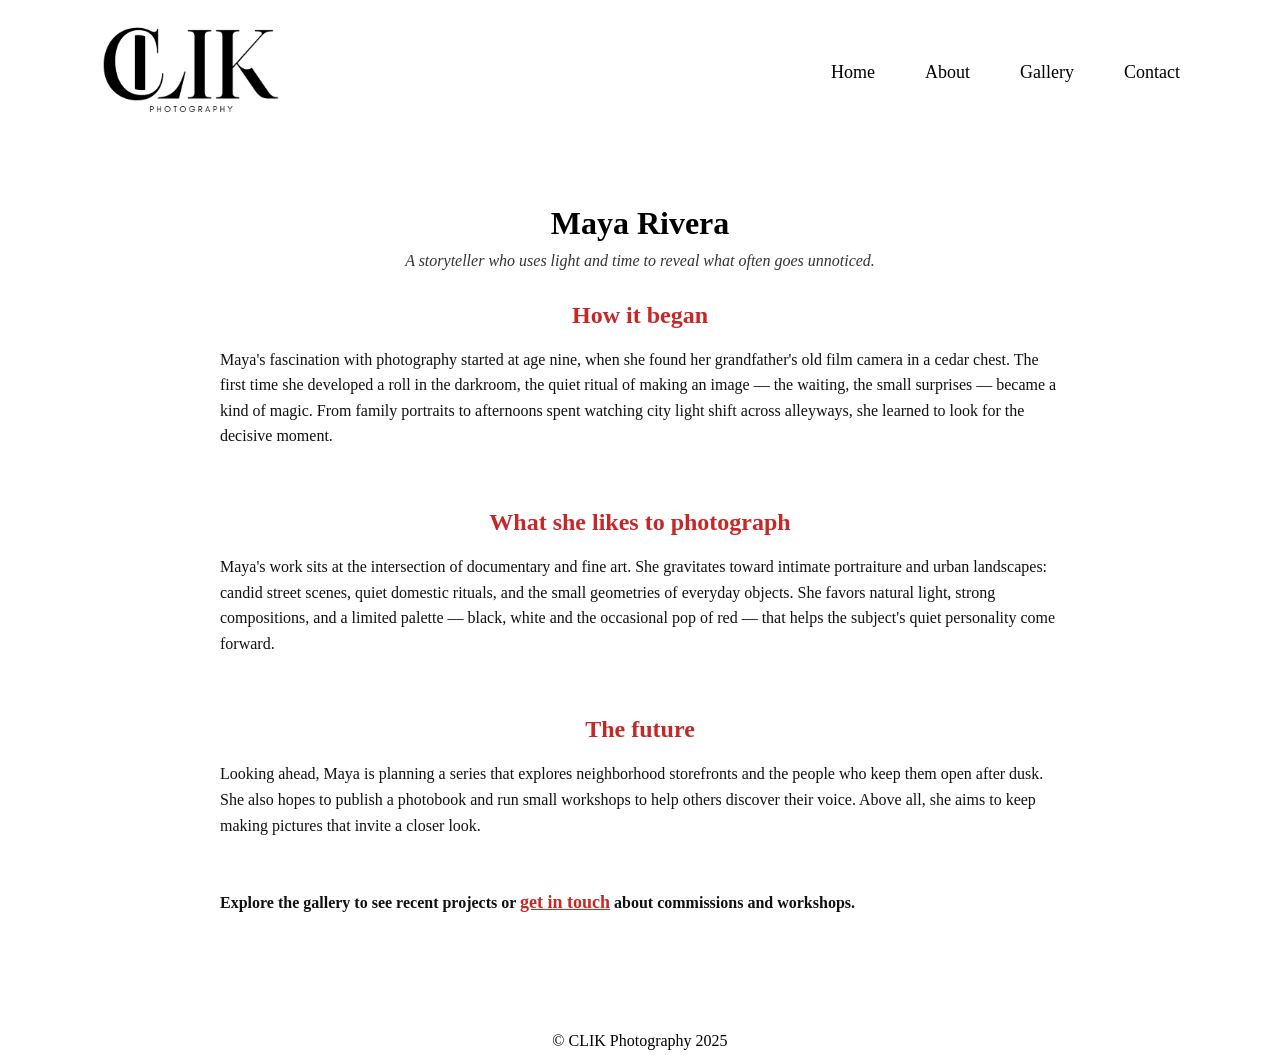
==== pages/about.html @ 91deb989 "finish index, about, contact pages, fixed layout of gallery page" ====
<!DOCTYPE html>
<html lang="en">
  <head>
    <meta charset="utf-8" />
    <meta name="viewport" content="width=device-width, initial-scale=1" />
    <title>About — Maya Rivera Photography</title>
    <link rel="stylesheet" href="/styles.css" />
  </head>
  <body>
    <header class="primary-nav">
      <nav>
        <a href="/index.html"
          ><img src="/images/clik_logo.png" alt="Clik" class="primary-logo"
        /></a>
        <ul>
          <li><a href="/index.html">Home</a></li>
          <li><a href="/pages/about.html">About</a></li>
          <li><a href="/pages/gallery.html">Gallery</a></li>
          <!-- <li><a href="/pages/collections.html">Collections</a></li> -->
          <li><a href="/pages/contact.html">Contact</a></li>
        </ul>
      </nav>
    </header>

    <main>
      <section class="about-section">
        <div class="about-bio">
          <h1 class="name">Maya Rivera</h1>
          <p class="lead">
            A storyteller who uses light and time to reveal what often goes
            unnoticed.
          </p>

          <h2>How it began</h2>
          <p>
            Maya's fascination with photography started at age nine, when she
            found her grandfather's old film camera in a cedar chest. The first
            time she developed a roll in the darkroom, the quiet ritual of
            making an image — the waiting, the small surprises — became a kind
            of magic. From family portraits to afternoons spent watching city
            light shift across alleyways, she learned to look for the decisive
            moment.
          </p>

          <h2>What she likes to photograph</h2>
          <p>
            Maya's work sits at the intersection of documentary and fine art.
            She gravitates toward intimate portraiture and urban landscapes:
            candid street scenes, quiet domestic rituals, and the small
            geometries of everyday objects. She favors natural light, strong
            compositions, and a limited palette — black, white and the
            occasional pop of red — that helps the subject's quiet personality
            come forward.
          </p>

          <h2>The future</h2>
          <p>
            Looking ahead, Maya is planning a series that explores neighborhood
            storefronts and the people who keep them open after dusk. She also
            hopes to publish a photobook and run small workshops to help others
            discover their voice. Above all, she aims to keep making pictures
            that invite a closer look.
          </p>

          <p class="cta">
            Explore the gallery to see recent projects or
            <a href="/pages/contact.html">get in touch</a> about commissions and
            workshops.
          </p>
        </div>
      </section>
    </main>

    <footer>&copy; CLIK Photography 2025</footer>
  </body>
</html>
---- styles.css ----
* {
  padding: 0;
  margin: 0;
}

@font-face {
  font-family: Maharlika;
  src: url(./fonts/Maharlika-Regular.ttf);
}

a {
  color: black;
  text-decoration: none;
  font-size: 18px;
}

a:hover,
a:active {
  text-decoration: underline;
  text-decoration-color: #c62828;
  text-decoration-thickness: 6px;
}

footer {
  text-align: center;
  padding: 5px;
}
/* navbar style */
.primary-nav {
  padding-block: 20px;
  padding-inline: 100px;
}

li {
  list-style: none;
}

.primary-nav nav,
.primary-nav ul {
  display: flex;
  flex-direction: row;
  flex-wrap: wrap;
  justify-content: space-between;
  align-items: center;
  /* gap: 50px; */
}

.primary-nav ul {
  column-gap: 50px;
}

.primary-logo {
  height: 100px;
}

/* hero section */
.hero {
  position: relative;
}

.hero-tagline {
  position: absolute;
  z-index: 10;
  bottom: 20%;
  width: 100%;
}

.hero-tagline p {
  text-align: center;
  font-size: 20px;
  color: white;
}

.card-container {
  display: flex;
  flex-wrap: wrap;
  width: 100vw;
}

.card {
  height: 570px;
  width: 346.2px;
  color: white;
  background-size: cover;

  /* text inside card*/
  display: flex;
  justify-content: center;
  align-items: center;
  font-size: 300px;
  font-family: "Maharlika";
}

.card-one {
  background-image: url(./images/hero/card-one.jpeg);
}
.card-one:hover {
  background-image: url(./images/hero/hover-one.jpg);
}
.card-two {
  background-image: url(./images/hero/card-two.jpg);
}
.card-two:hover {
  background-image: url(./images/hero/hover-two.jpg);
}
.card-three {
  background-image: url(./images/hero/card-three.jpg);
}
.card-three:hover {
  background-image: url(./images/hero/hover-three.jpg);
}
.card-four {
  background-image: url(./images/hero/card-four.jpeg);
}
.card-four:hover {
  background-image: url(./images/hero/hover-four.avif);
}

/* about section */
.about-section {
  padding: 60px 20px;
}

.about-bio {
  flex: 1 1 0;
}

.about-bio .name {
  font-size: 2rem;
  margin-bottom: 6px;
  color: #000;
  text-align: center;
}

.about-bio .lead {
  color: #333;
  margin-bottom: 18px;
  font-style: italic;
  text-align: center;
}

.about-bio h2 {
  margin-top: 18px;
  margin-bottom: 8px;
  padding: 10px 0;
  text-align: center;
  /* background-color: #00000036; */
  color: #c62828;
}

.about-bio p {
  line-height: 1.6;
  margin-bottom: 50px;
  color: #111;
  margin-inline: 200px;
}

/* Accent link styles using red */
a {
  color: #000;
}
.about-bio a {
  color: #c62828; /* deep red accent */
  text-decoration: underline;
}

.about-bio .cta {
  margin-top: 18px;
  font-weight: 600;
}

/* contact section and form styles */
.contact-section {
  background: #ffffff;
  color: #000;
  padding: 60px;
}

.contact-container {
  /* relies on .about-container for max-width and margin; this adjusts spacing if needed */
  display: flex;
  gap: 30px;
  align-items: flex-start;
  width: 100%;
}

.contact-info {
  flex: 1 1 0;
}

.contact-info h2 {
  margin-top: 20px;
}

.contact-form {
  width: 380px;
  max-width: 100%;
}

.contact-form form {
  display: flex;
  flex-direction: column;
}

.contact-form label {
  font-size: 0.95rem;
  margin-top: 12px;
  margin-bottom: 6px;
  color: #111;
  font-weight: 600;
}

.contact-form input,
.contact-form textarea {
  width: 100%;
  padding: 10px 12px;
  border: 1px solid #ddd;
  border-radius: 8px;
  font-size: 0.98rem;
  color: #111;
  background: #fff;
  transition: border-color 0.15s ease, box-shadow 0.15s ease;
}

.contact-form textarea {
  resize: vertical;
}

.contact-form input:focus,
.contact-form textarea:focus {
  outline: none;
  border-color: #c62828;
  box-shadow: 0 0 0 4px rgba(198, 40, 40, 0.07);
}

.btn-primary {
  display: inline-block;
  background: #c62828; /* red */
  color: #fff;
  border: none;
  padding: 12px 16px;
  border-radius: 8px;
  margin-top: 14px;
  cursor: pointer;
  font-weight: 700;
  text-transform: none;
}

.btn-primary:hover,
.btn-primary:focus {
  background: #b71c1c;
}

/* Make contact layout stack on smaller screens */
@media (max-width: 880px) {
  .contact-container {
    flex-direction: column;
    align-items: center;
    text-align: center;
  }

  .contact-form {
    width: 100%;
    max-width: 560px;
  }

  .contact-info {
    padding-bottom: 18px;
  }
}

/* gallery styles */
.gallery h1,
.gallery h2 {
  text-align: center;
}

.gallery h1 {
  font-size: 50px;
  font-family: "Maharlika";
  margin: 20px auto 20px auto;
}

.gallery h2 {
  margin: 50px auto 20px auto;
}

.secondary-nav ul {
  display: flex;
  flex-direction: row;
  flex-wrap: wrap;
  justify-content: center;
  gap: 25px;
  background-image: url(./images/hero/hover-one.jpg);
  background-size: cover;
  padding: 30px;
}

.secondary-nav ul li a {
  color: white;
  font-weight: 500;
}

.category-container {
  padding: 10px 40px;
  display: flex;
  flex-direction: row;
  flex-wrap: wrap;
  gap: 20px;
}

.img-card img {
  height: 30vh;
  width: 30vw;
  border-radius: 12px;
}
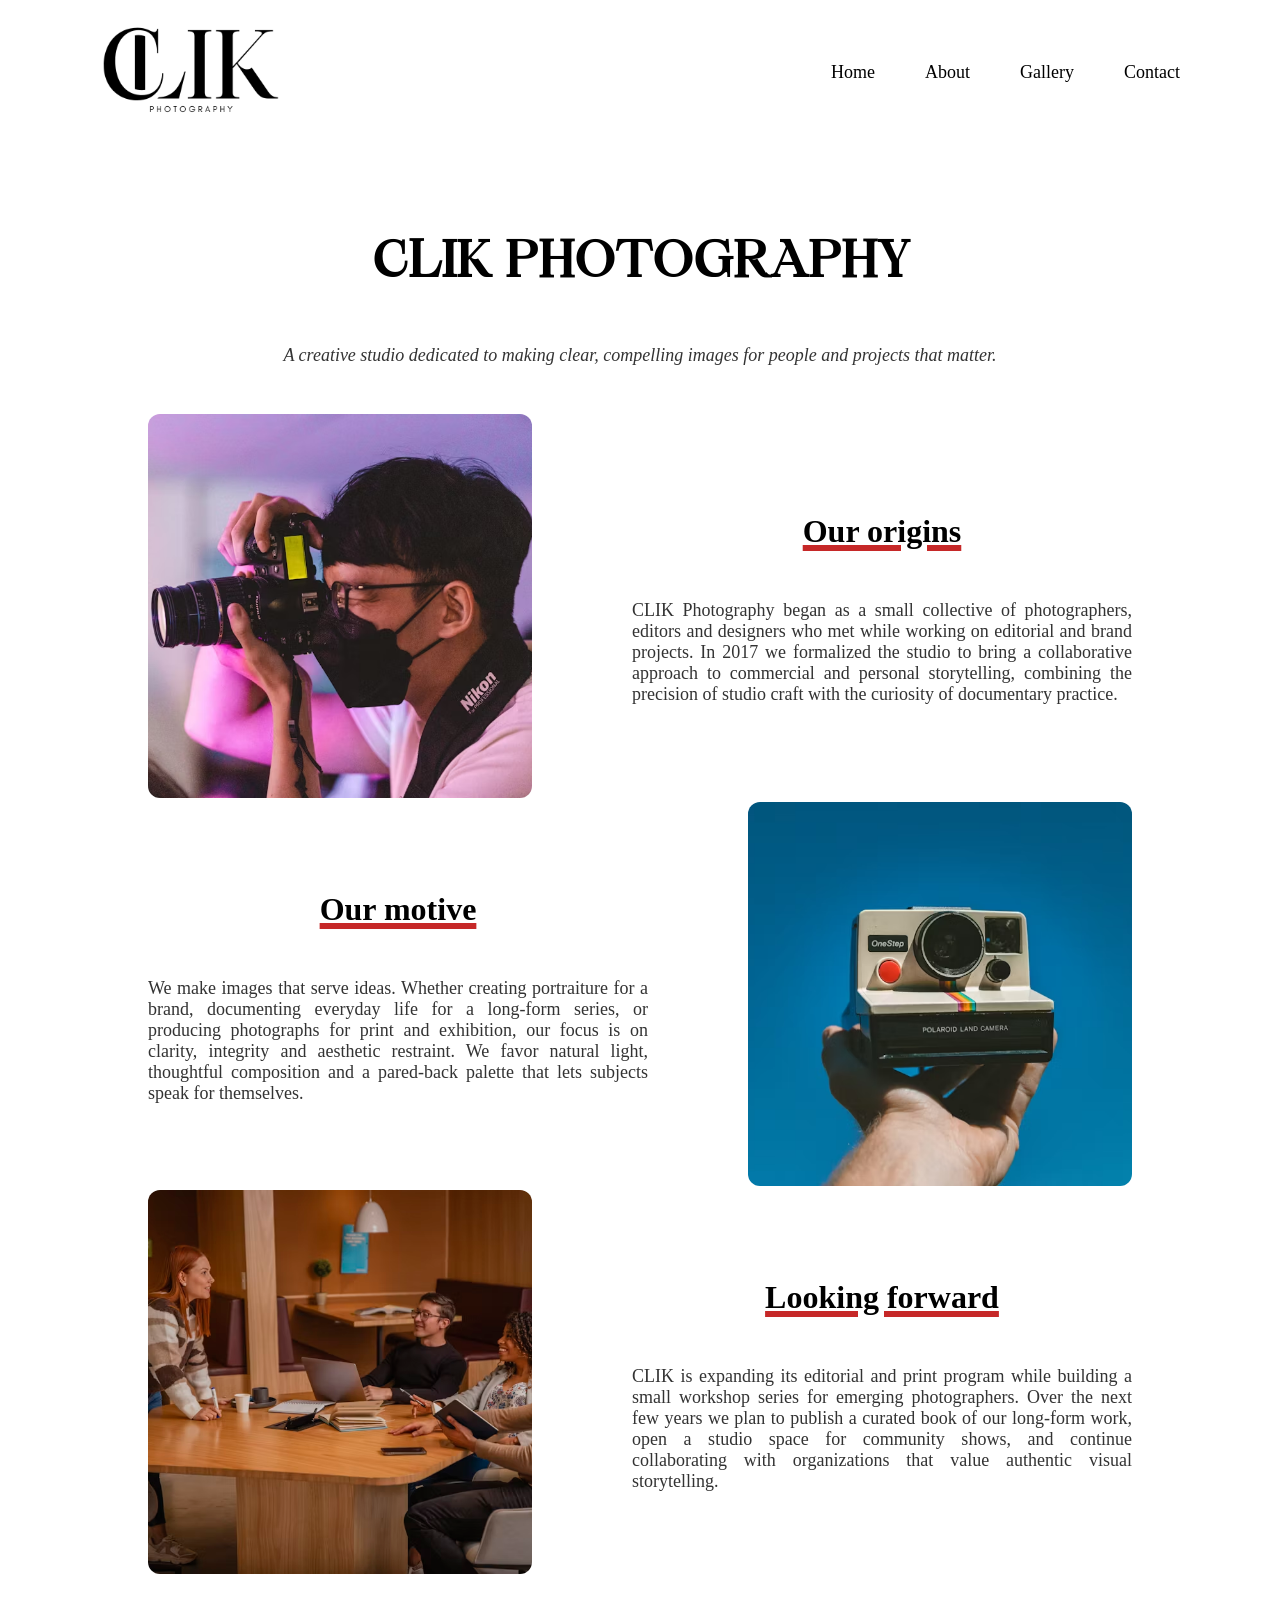
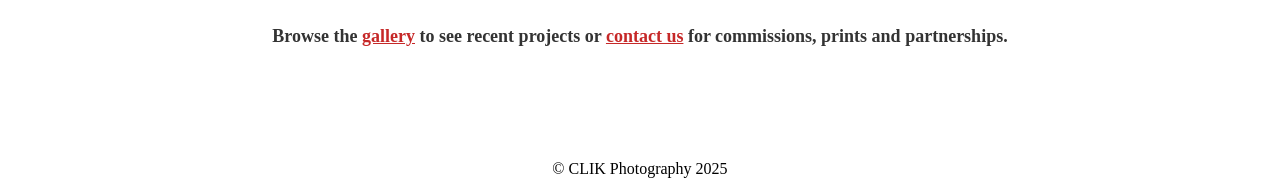
==== commit 050a52a5: "Finish all updates" ====
--- a/pages/about.html
+++ b/pages/about.html
@@ -3,14 +3,14 @@
   <head>
     <meta charset="utf-8" />
     <meta name="viewport" content="width=device-width, initial-scale=1" />
-    <title>About — Maya Rivera Photography</title>
+    <title>About | CLIK Photography</title>
     <link rel="stylesheet" href="/styles.css" />
   </head>
   <body>
     <header class="primary-nav">
       <nav>
         <a href="/index.html"
-          ><img src="/images/clik_logo.png" alt="Clik" class="primary-logo"
+          ><img src="/images/logo/clik_logo.png" alt="Clik" class="primary-logo"
         /></a>
         <ul>
           <li><a href="/index.html">Home</a></li>
@@ -25,47 +25,67 @@
     <main>
       <section class="about-section">
         <div class="about-bio">
-          <h1 class="name">Maya Rivera</h1>
+          <h1 class="name">CLIK Photography</h1>
           <p class="lead">
-            A storyteller who uses light and time to reveal what often goes
-            unnoticed.
+            A creative studio dedicated to making clear, compelling images for
+            people and projects that matter.
           </p>
 
-          <h2>How it began</h2>
-          <p>
-            Maya's fascination with photography started at age nine, when she
-            found her grandfather's old film camera in a cedar chest. The first
-            time she developed a roll in the darkroom, the quiet ritual of
-            making an image — the waiting, the small surprises — became a kind
-            of magic. From family portraits to afternoons spent watching city
-            light shift across alleyways, she learned to look for the decisive
-            moment.
-          </p>
+          <div class="about-container">
+            <div class="img-card">
+              <img src="../images/about/about1.avif" alt="" />
+            </div>
+            <div>
+              <h2>Our origins</h2>
+              <p>
+                CLIK Photography began as a small collective of photographers,
+                editors and designers who met while working on editorial and
+                brand projects. In 2017 we formalized the studio to bring a
+                collaborative approach to commercial and personal storytelling,
+                combining the precision of studio craft with the curiosity of
+                documentary practice.
+              </p>
+            </div>
+          </div>
 
-          <h2>What she likes to photograph</h2>
-          <p>
-            Maya's work sits at the intersection of documentary and fine art.
-            She gravitates toward intimate portraiture and urban landscapes:
-            candid street scenes, quiet domestic rituals, and the small
-            geometries of everyday objects. She favors natural light, strong
-            compositions, and a limited palette — black, white and the
-            occasional pop of red — that helps the subject's quiet personality
-            come forward.
-          </p>
+          <div class="about-container">
+            <div>
+              <h2>Our motive</h2>
+              <p>
+                We make images that serve ideas. Whether creating portraiture
+                for a brand, documenting everyday life for a long-form series,
+                or producing photographs for print and exhibition, our focus is
+                on clarity, integrity and aesthetic restraint. We favor natural
+                light, thoughtful composition and a pared-back palette that lets
+                subjects speak for themselves.
+              </p>
+            </div>
+            <div class="img-card">
+              <img src="../images/about/about2.avif" alt="" />
+            </div>
+          </div>
 
-          <h2>The future</h2>
-          <p>
-            Looking ahead, Maya is planning a series that explores neighborhood
-            storefronts and the people who keep them open after dusk. She also
-            hopes to publish a photobook and run small workshops to help others
-            discover their voice. Above all, she aims to keep making pictures
-            that invite a closer look.
-          </p>
+          <div class="about-container">
+            <div class="img-card">
+              <img src="../images/about/about3.avif" alt="" />
+            </div>
+            <div>
+              <h2>Looking forward</h2>
+              <p>
+                CLIK is expanding its editorial and print program while building
+                a small workshop series for emerging photographers. Over the
+                next few years we plan to publish a curated book of our
+                long-form work, open a studio space for community shows, and
+                continue collaborating with organizations that value authentic
+                visual storytelling.
+              </p>
+            </div>
+          </div>
 
           <p class="cta">
-            Explore the gallery to see recent projects or
-            <a href="/pages/contact.html">get in touch</a> about commissions and
-            workshops.
+            Browse the <a href="/pages/gallery.html">gallery</a> to see recent
+            projects or <a href="/pages/contact.html">contact us</a> for
+            commissions, prints and partnerships.
           </p>
         </div>
       </section>
--- a/styles.css
+++ b/styles.css
@@ -6,6 +6,27 @@
 @font-face {
   font-family: Maharlika;
   src: url(./fonts/Maharlika-Regular.ttf);
+}
+
+h1,
+h2 {
+  text-align: center;
+}
+
+h1 {
+  text-transform: uppercase;
+  font-size: 50px;
+  font-family: "Maharlika";
+  margin: 20px auto 20px auto;
+  font-weight: 600;
+}
+
+h2 {
+  margin: 50px auto 20px auto;
+  font-size: 32px;
+  text-decoration: underline;
+  text-decoration-color: #c62828;
+  text-decoration-thickness: 6px;
 }
 
 a {
@@ -125,11 +146,12 @@
   flex: 1 1 0;
 }
 
-.about-bio .name {
-  font-size: 2rem;
-  margin-bottom: 6px;
-  color: #000;
-  text-align: center;
+.about-bio p {
+  color: #333;
+  margin-bottom: 18px;
+  text-align: justify;
+  font-size: 18px;
+  padding-block: 30px;
 }
 
 .about-bio .lead {
@@ -139,32 +161,21 @@
   text-align: center;
 }
 
-.about-bio h2 {
-  margin-top: 18px;
-  margin-bottom: 8px;
-  padding: 10px 0;
-  text-align: center;
-  /* background-color: #00000036; */
-  color: #c62828;
-}
-
-.about-bio p {
-  line-height: 1.6;
-  margin-bottom: 50px;
-  color: #111;
-  margin-inline: 200px;
-}
-
 /* Accent link styles using red */
-a {
-  color: #000;
-}
 .about-bio a {
   color: #c62828; /* deep red accent */
   text-decoration: underline;
 }
 
+.about-container {
+  margin-inline: 10vw;
+  display: flex;
+  gap: 100px;
+  align-items: center;
+}
+
 .about-bio .cta {
+  text-align: center;
   margin-top: 18px;
   font-weight: 600;
 }
@@ -173,23 +184,20 @@
 .contact-section {
   background: #ffffff;
   color: #000;
-  padding: 60px;
+  padding: 60px 100px;
 }
 
 .contact-container {
-  /* relies on .about-container for max-width and margin; this adjusts spacing if needed */
-  display: flex;
-  gap: 30px;
-  align-items: flex-start;
-  width: 100%;
-}
-
-.contact-info {
-  flex: 1 1 0;
-}
-
-.contact-info h2 {
-  margin-top: 20px;
+  display: flex;
+  gap: 150px;
+  align-items: center;
+}
+
+.contact-info p {
+  color: #333;
+  margin-bottom: 18px;
+  text-align: center;
+  font-size: 18px;
 }
 
 .contact-form {
@@ -203,7 +211,7 @@
 }
 
 .contact-form label {
-  font-size: 0.95rem;
+  font-size: 18px;
   margin-top: 12px;
   margin-bottom: 6px;
   color: #111;
@@ -234,8 +242,7 @@
 }
 
 .btn-primary {
-  display: inline-block;
-  background: #c62828; /* red */
+  background: #c62828;
   color: #fff;
   border: none;
   padding: 12px 16px;
@@ -270,20 +277,6 @@
 }
 
 /* gallery styles */
-.gallery h1,
-.gallery h2 {
-  text-align: center;
-}
-
-.gallery h1 {
-  font-size: 50px;
-  font-family: "Maharlika";
-  margin: 20px auto 20px auto;
-}
-
-.gallery h2 {
-  margin: 50px auto 20px auto;
-}
 
 .secondary-nav ul {
   display: flex;
@@ -297,6 +290,7 @@
 }
 
 .secondary-nav ul li a {
+  font-size: 18px;
   color: white;
   font-weight: 500;
 }
@@ -310,7 +304,8 @@
 }
 
 .img-card img {
-  height: 30vh;
+  height: 30vw;
   width: 30vw;
   border-radius: 12px;
-}
+  object-fit: cover;
+}
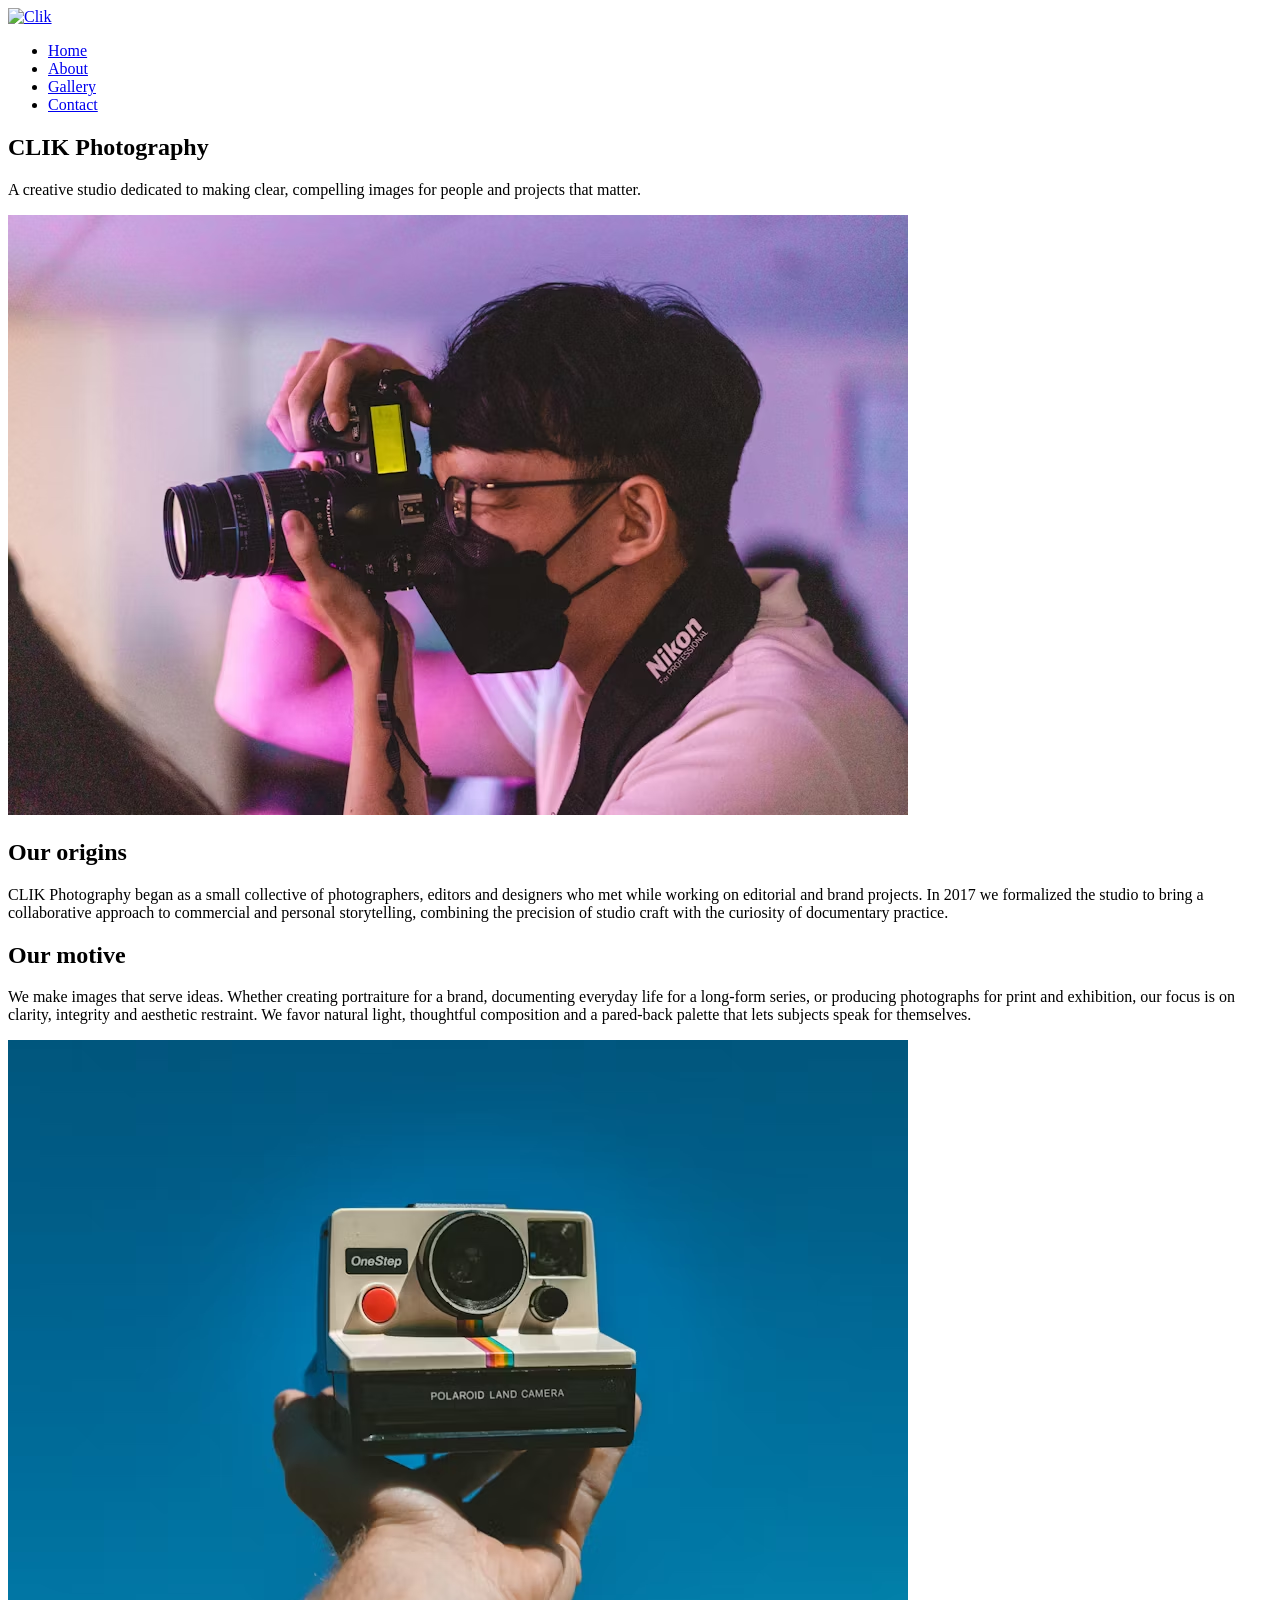
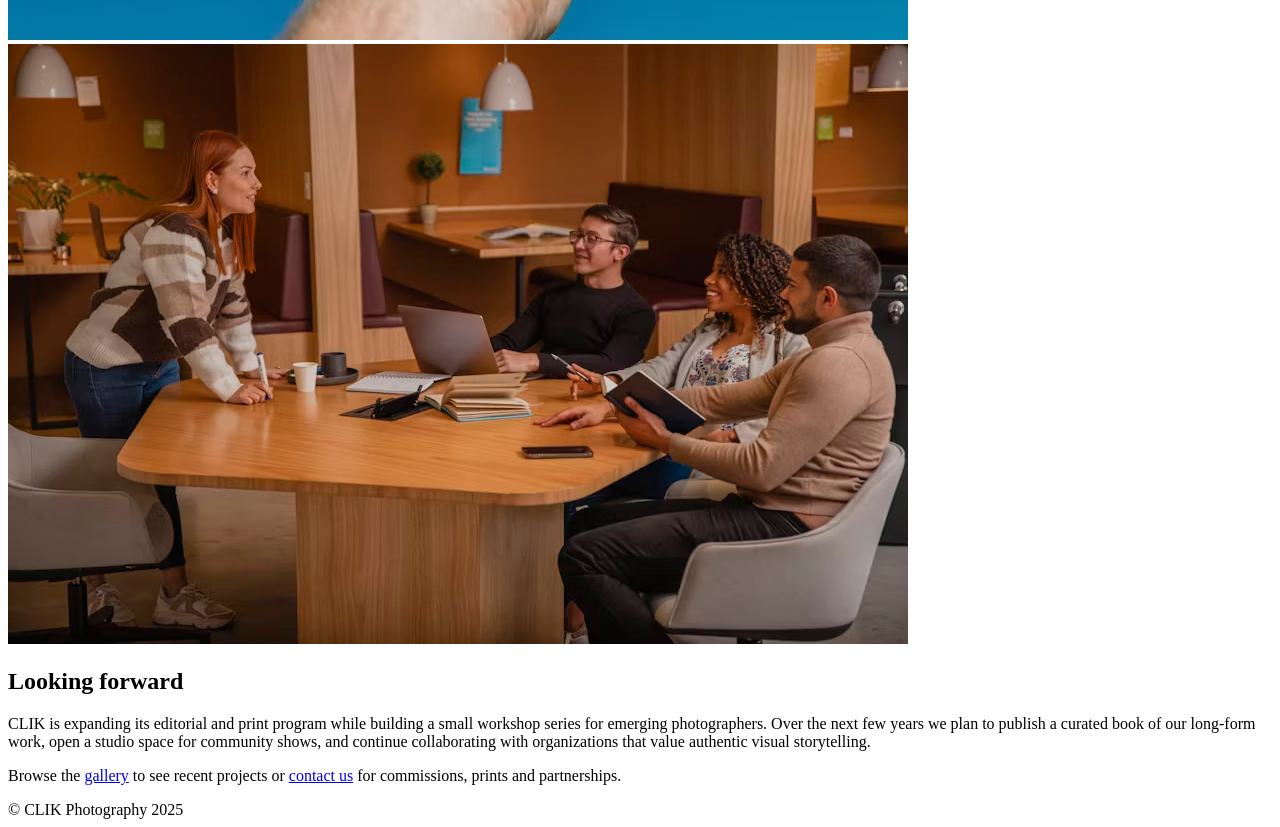
==== commit 5b6752c3: "Fix urls for deployement" ====
--- a/pages/about.html
+++ b/pages/about.html
@@ -4,20 +4,23 @@
     <meta charset="utf-8" />
     <meta name="viewport" content="width=device-width, initial-scale=1" />
     <title>About | CLIK Photography</title>
-    <link rel="stylesheet" href="/styles.css" />
+    <link rel="stylesheet" href="./styles.css" />
   </head>
   <body>
     <header class="primary-nav">
       <nav>
-        <a href="/index.html"
-          ><img src="/images/logo/clik_logo.png" alt="Clik" class="primary-logo"
+        <a href="./index.html"
+          ><img
+            src="./images/logo/clik_logo.png"
+            alt="Clik"
+            class="primary-logo"
         /></a>
         <ul>
-          <li><a href="/index.html">Home</a></li>
-          <li><a href="/pages/about.html">About</a></li>
-          <li><a href="/pages/gallery.html">Gallery</a></li>
+          <li><a href="./index.html">Home</a></li>
+          <li><a href="./pages/about.html">About</a></li>
+          <li><a href="./pages/gallery.html">Gallery</a></li>
           <!-- <li><a href="/pages/collections.html">Collections</a></li> -->
-          <li><a href="/pages/contact.html">Contact</a></li>
+          <li><a href="./pages/contact.html">Contact</a></li>
         </ul>
       </nav>
     </header>
@@ -83,8 +86,8 @@
           </div>
 
           <p class="cta">
-            Browse the <a href="/pages/gallery.html">gallery</a> to see recent
-            projects or <a href="/pages/contact.html">contact us</a> for
+            Browse the <a href="./pages/gallery.html">gallery</a> to see recent
+            projects or <a href="./pages/contact.html">contact us</a> for
             commissions, prints and partnerships.
           </p>
         </div>
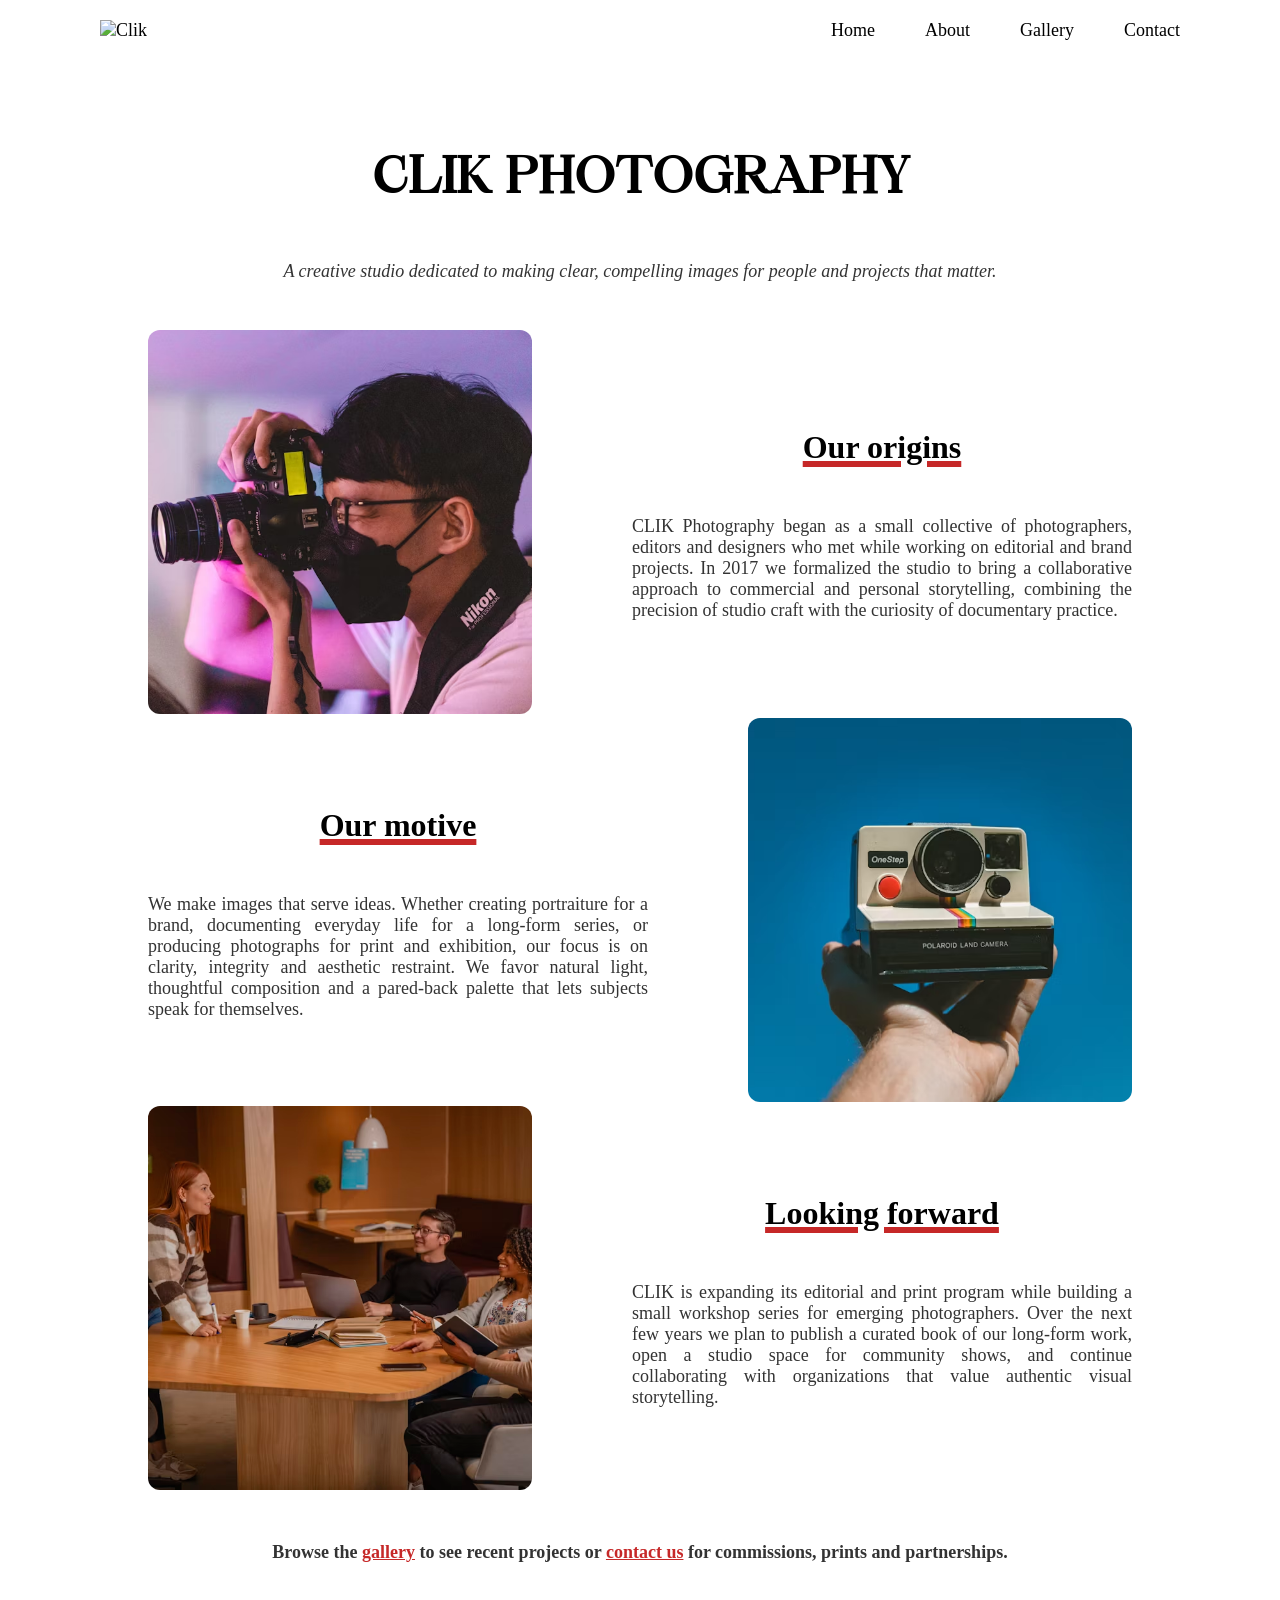
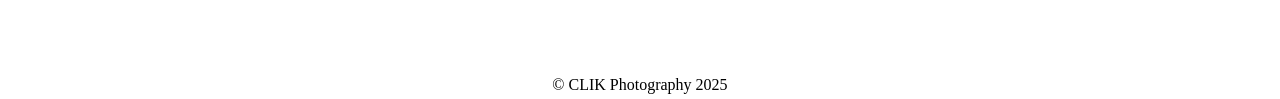
==== commit 1bbd9892: "update url of stylesheet" ====
--- a/pages/about.html
+++ b/pages/about.html
@@ -4,7 +4,7 @@
     <meta charset="utf-8" />
     <meta name="viewport" content="width=device-width, initial-scale=1" />
     <title>About | CLIK Photography</title>
-    <link rel="stylesheet" href="./styles.css" />
+    <link rel="stylesheet" href="../styles.css" />
   </head>
   <body>
     <header class="primary-nav">
--- a/styles.css
+++ b/styles.css
@@ -0,0 +1,311 @@
+* {
+  padding: 0;
+  margin: 0;
+}
+
+@font-face {
+  font-family: Maharlika;
+  src: url(./fonts/Maharlika-Regular.ttf);
+}
+
+h1,
+h2 {
+  text-align: center;
+}
+
+h1 {
+  text-transform: uppercase;
+  font-size: 50px;
+  font-family: "Maharlika";
+  margin: 20px auto 20px auto;
+  font-weight: 600;
+}
+
+h2 {
+  margin: 50px auto 20px auto;
+  font-size: 32px;
+  text-decoration: underline;
+  text-decoration-color: #c62828;
+  text-decoration-thickness: 6px;
+}
+
+a {
+  color: black;
+  text-decoration: none;
+  font-size: 18px;
+}
+
+a:hover,
+a:active {
+  text-decoration: underline;
+  text-decoration-color: #c62828;
+  text-decoration-thickness: 6px;
+}
+
+footer {
+  text-align: center;
+  padding: 5px;
+}
+/* navbar style */
+.primary-nav {
+  padding-block: 20px;
+  padding-inline: 100px;
+}
+
+li {
+  list-style: none;
+}
+
+.primary-nav nav,
+.primary-nav ul {
+  display: flex;
+  flex-direction: row;
+  flex-wrap: wrap;
+  justify-content: space-between;
+  align-items: center;
+  /* gap: 50px; */
+}
+
+.primary-nav ul {
+  column-gap: 50px;
+}
+
+.primary-logo {
+  height: 100px;
+}
+
+/* hero section */
+.hero {
+  position: relative;
+}
+
+.hero-tagline {
+  position: absolute;
+  z-index: 10;
+  bottom: 20%;
+  width: 100%;
+}
+
+.hero-tagline p {
+  text-align: center;
+  font-size: 20px;
+  color: white;
+}
+
+.card-container {
+  display: flex;
+  flex-wrap: wrap;
+  width: 100vw;
+}
+
+.card {
+  height: 570px;
+  width: 346.2px;
+  color: white;
+  background-size: cover;
+
+  /* text inside card*/
+  display: flex;
+  justify-content: center;
+  align-items: center;
+  font-size: 300px;
+  font-family: "Maharlika";
+}
+
+.card-one {
+  background-image: url(./images/hero/card-one.jpeg);
+}
+.card-one:hover {
+  background-image: url(./images/hero/hover-one.jpg);
+}
+.card-two {
+  background-image: url(./images/hero/card-two.jpg);
+}
+.card-two:hover {
+  background-image: url(./images/hero/hover-two.jpg);
+}
+.card-three {
+  background-image: url(./images/hero/card-three.jpg);
+}
+.card-three:hover {
+  background-image: url(./images/hero/hover-three.jpg);
+}
+.card-four {
+  background-image: url(./images/hero/card-four.jpeg);
+}
+.card-four:hover {
+  background-image: url(./images/hero/hover-four.avif);
+}
+
+/* about section */
+.about-section {
+  padding: 60px 20px;
+}
+
+.about-bio {
+  flex: 1 1 0;
+}
+
+.about-bio p {
+  color: #333;
+  margin-bottom: 18px;
+  text-align: justify;
+  font-size: 18px;
+  padding-block: 30px;
+}
+
+.about-bio .lead {
+  color: #333;
+  margin-bottom: 18px;
+  font-style: italic;
+  text-align: center;
+}
+
+/* Accent link styles using red */
+.about-bio a {
+  color: #c62828; /* deep red accent */
+  text-decoration: underline;
+}
+
+.about-container {
+  margin-inline: 10vw;
+  display: flex;
+  gap: 100px;
+  align-items: center;
+}
+
+.about-bio .cta {
+  text-align: center;
+  margin-top: 18px;
+  font-weight: 600;
+}
+
+/* contact section and form styles */
+.contact-section {
+  background: #ffffff;
+  color: #000;
+  padding: 60px 100px;
+}
+
+.contact-container {
+  display: flex;
+  gap: 150px;
+  align-items: center;
+}
+
+.contact-info p {
+  color: #333;
+  margin-bottom: 18px;
+  text-align: center;
+  font-size: 18px;
+}
+
+.contact-form {
+  width: 380px;
+  max-width: 100%;
+}
+
+.contact-form form {
+  display: flex;
+  flex-direction: column;
+}
+
+.contact-form label {
+  font-size: 18px;
+  margin-top: 12px;
+  margin-bottom: 6px;
+  color: #111;
+  font-weight: 600;
+}
+
+.contact-form input,
+.contact-form textarea {
+  width: 100%;
+  padding: 10px 12px;
+  border: 1px solid #ddd;
+  border-radius: 8px;
+  font-size: 0.98rem;
+  color: #111;
+  background: #fff;
+  transition: border-color 0.15s ease, box-shadow 0.15s ease;
+}
+
+.contact-form textarea {
+  resize: vertical;
+}
+
+.contact-form input:focus,
+.contact-form textarea:focus {
+  outline: none;
+  border-color: #c62828;
+  box-shadow: 0 0 0 4px rgba(198, 40, 40, 0.07);
+}
+
+.btn-primary {
+  background: #c62828;
+  color: #fff;
+  border: none;
+  padding: 12px 16px;
+  border-radius: 8px;
+  margin-top: 14px;
+  cursor: pointer;
+  font-weight: 700;
+  text-transform: none;
+}
+
+.btn-primary:hover,
+.btn-primary:focus {
+  background: #b71c1c;
+}
+
+/* Make contact layout stack on smaller screens */
+@media (max-width: 880px) {
+  .contact-container {
+    flex-direction: column;
+    align-items: center;
+    text-align: center;
+  }
+
+  .contact-form {
+    width: 100%;
+    max-width: 560px;
+  }
+
+  .contact-info {
+    padding-bottom: 18px;
+  }
+}
+
+/* gallery styles */
+
+.secondary-nav ul {
+  display: flex;
+  flex-direction: row;
+  flex-wrap: wrap;
+  justify-content: center;
+  gap: 25px;
+  background-image: url(./images/hero/hover-one.jpg);
+  background-size: cover;
+  padding: 30px;
+}
+
+.secondary-nav ul li a {
+  font-size: 18px;
+  color: white;
+  font-weight: 500;
+}
+
+.category-container {
+  padding: 10px 40px;
+  display: flex;
+  flex-direction: row;
+  flex-wrap: wrap;
+  gap: 20px;
+}
+
+.img-card img {
+  height: 30vw;
+  width: 30vw;
+  border-radius: 12px;
+  object-fit: cover;
+}
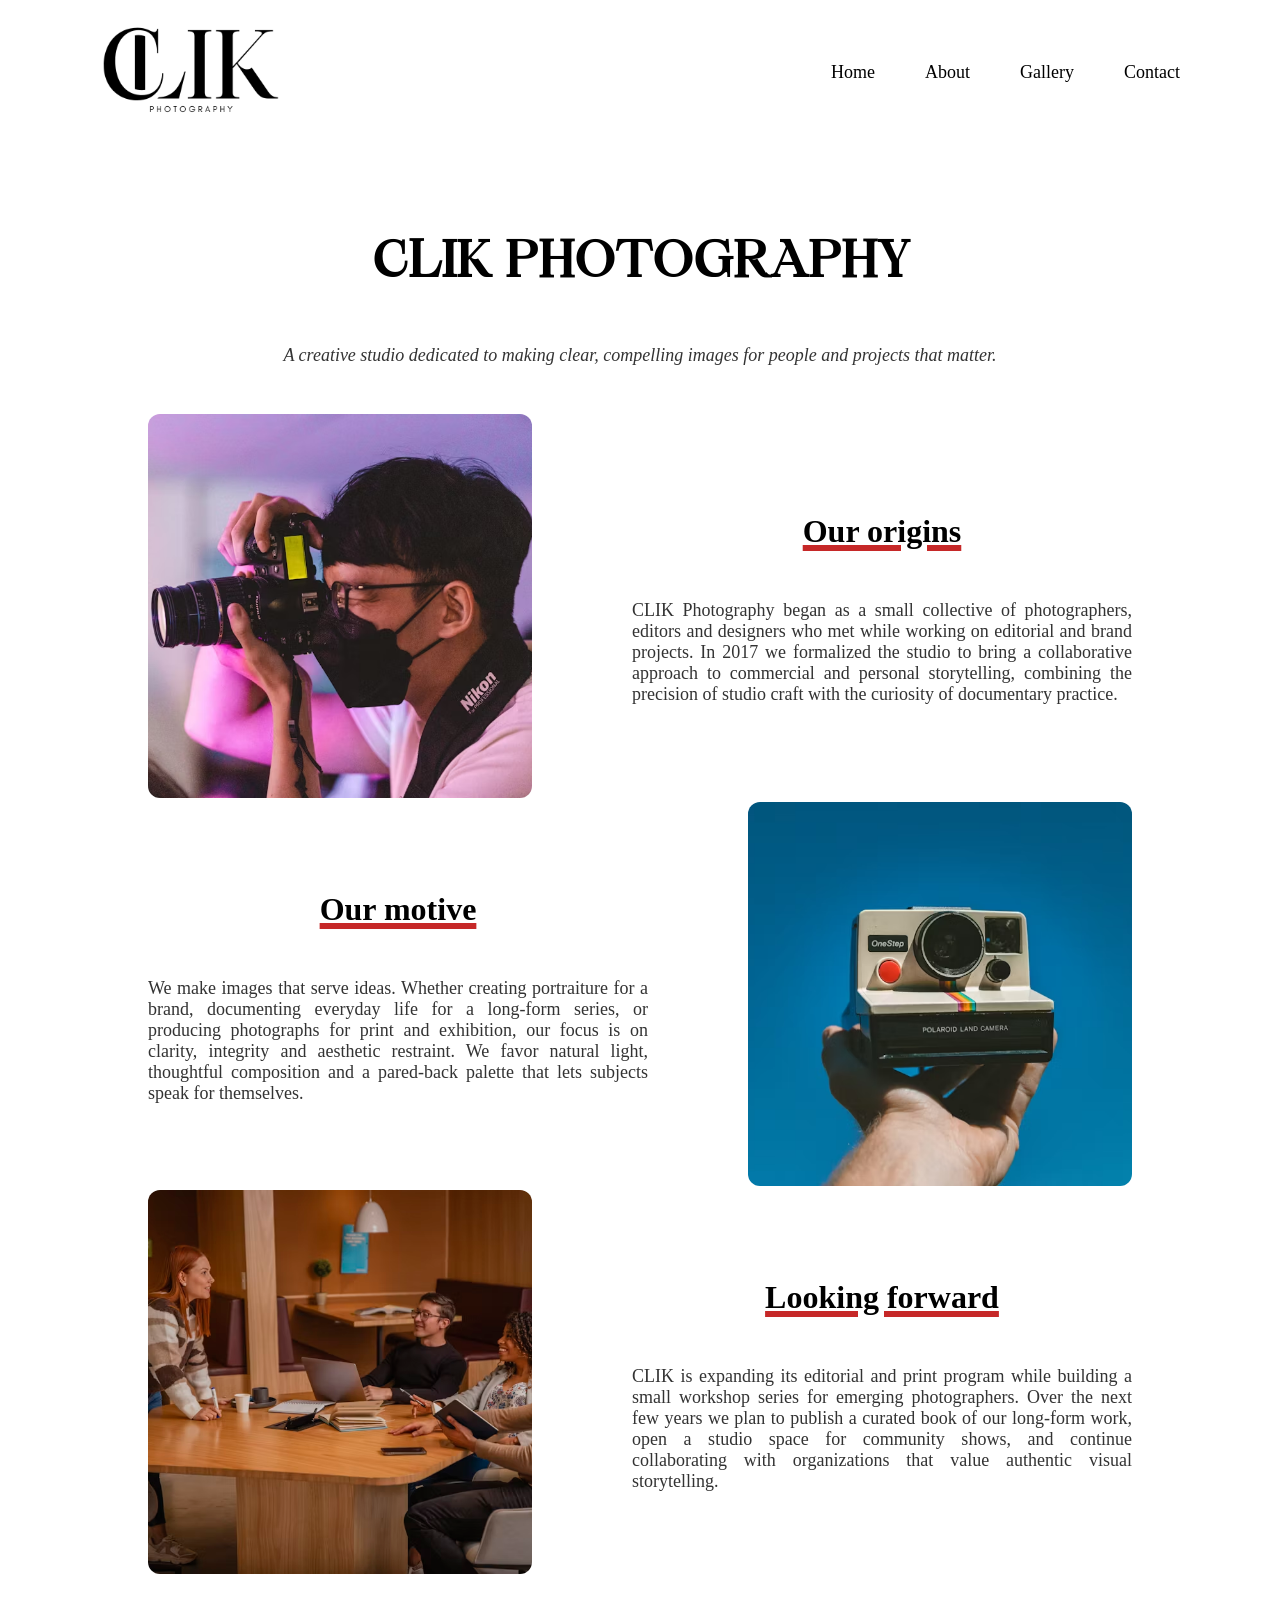
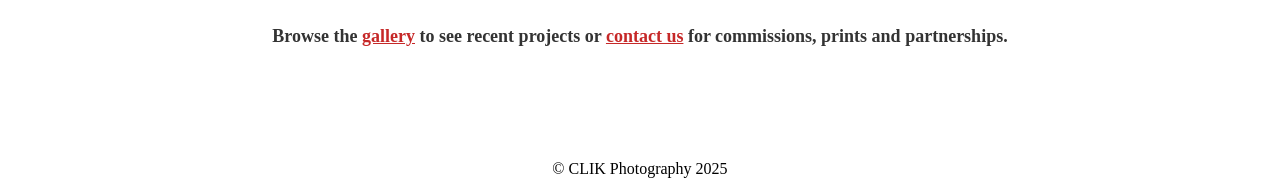
==== commit c298d051: "update url" ====
--- a/pages/about.html
+++ b/pages/about.html
@@ -9,18 +9,18 @@
   <body>
     <header class="primary-nav">
       <nav>
-        <a href="./index.html"
+        <a href="../index.html"
           ><img
-            src="./images/logo/clik_logo.png"
+            src="../images/logo/clik_logo.png"
             alt="Clik"
             class="primary-logo"
         /></a>
         <ul>
-          <li><a href="./index.html">Home</a></li>
-          <li><a href="./pages/about.html">About</a></li>
-          <li><a href="./pages/gallery.html">Gallery</a></li>
-          <!-- <li><a href="/pages/collections.html">Collections</a></li> -->
-          <li><a href="./pages/contact.html">Contact</a></li>
+          <li><a href="../index.html">Home</a></li>
+          <li><a href="./about.html">About</a></li>
+          <li><a href="./gallery.html">Gallery</a></li>
+          <!-- <li><a href="./collections.html">Collections</a></li> -->
+          <li><a href="./contact.html">Contact</a></li>
         </ul>
       </nav>
     </header>
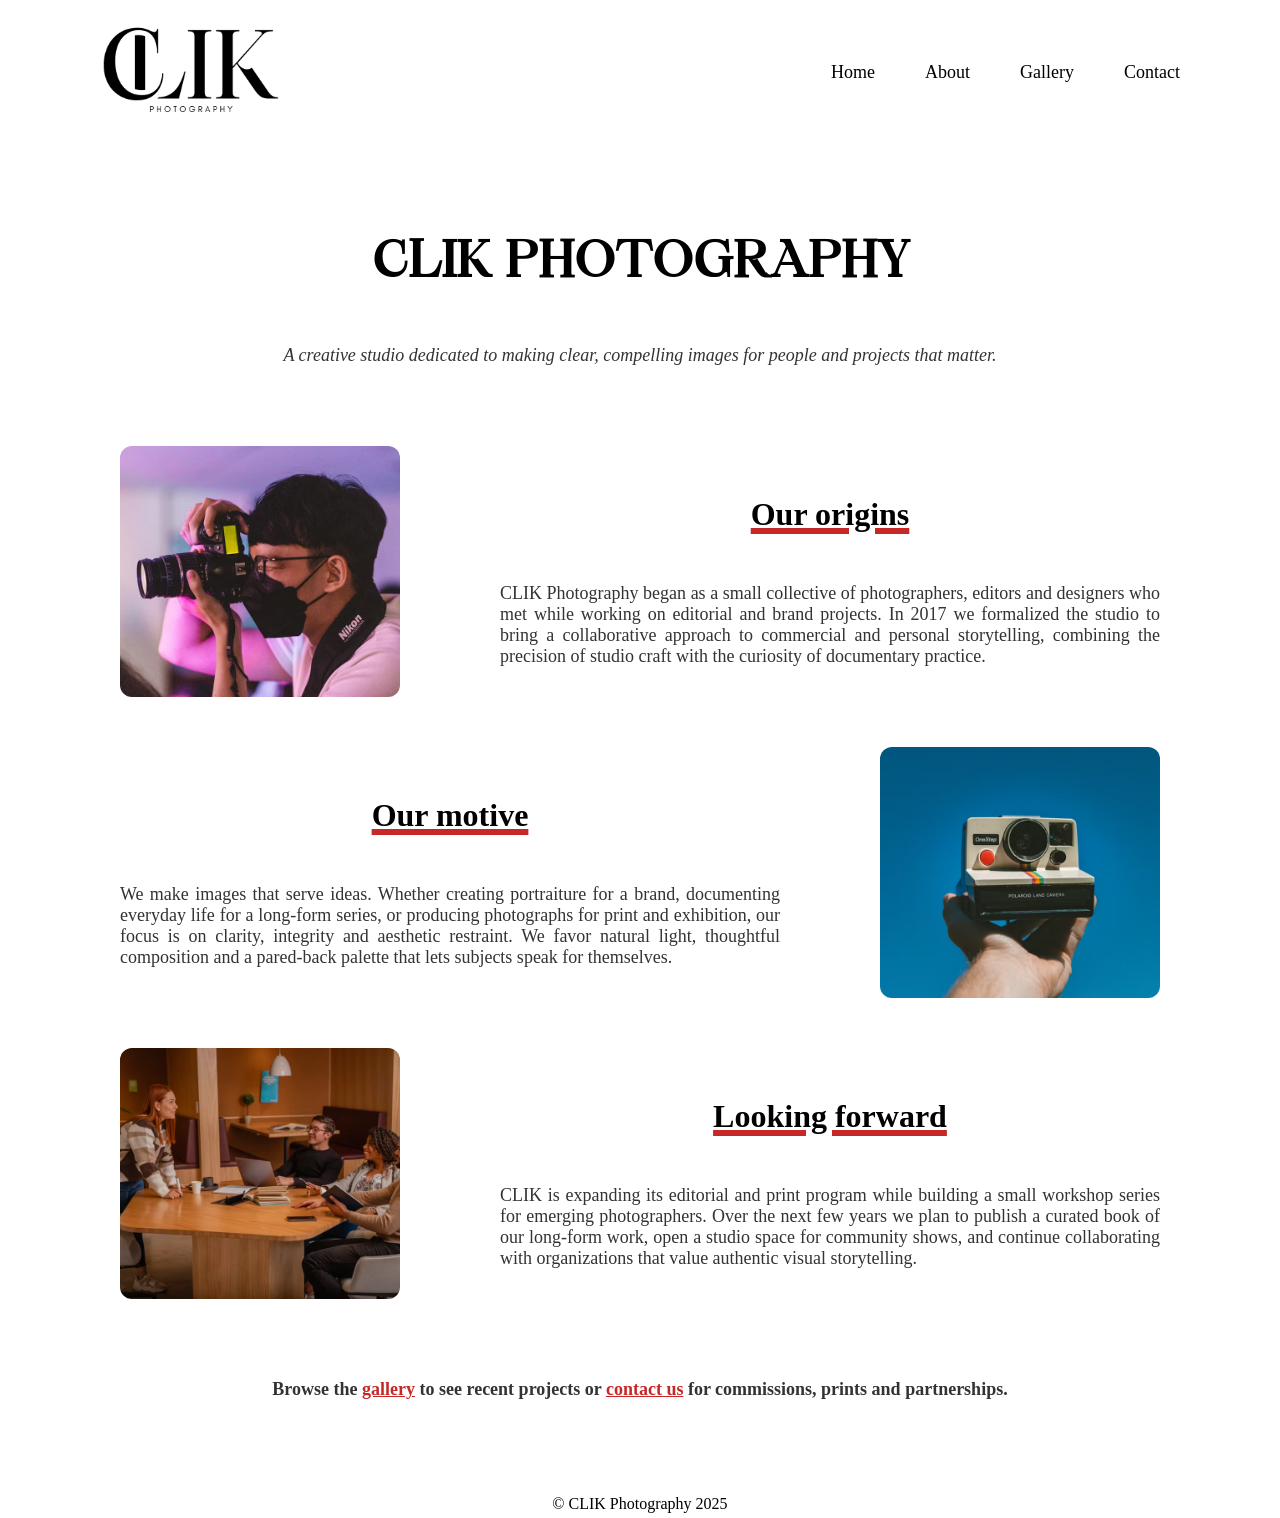
==== commit 3fae5b41: "Render images from a js file" ====
--- a/pages/about.html
+++ b/pages/about.html
@@ -3,8 +3,10 @@
   <head>
     <meta charset="utf-8" />
     <meta name="viewport" content="width=device-width, initial-scale=1" />
+    <link rel="stylesheet" href="../styles.css" />
     <title>About | CLIK Photography</title>
-    <link rel="stylesheet" href="../styles.css" />
+    <script src="../script.js" type="module" defer></script>
+
   </head>
   <body>
     <header class="primary-nav">
@@ -19,7 +21,7 @@
           <li><a href="../index.html">Home</a></li>
           <li><a href="./about.html">About</a></li>
           <li><a href="./gallery.html">Gallery</a></li>
-          <!-- <li><a href="./collections.html">Collections</a></li> -->
+          <!-- <li><a href="/collections.html">Collections</a></li> -->
           <li><a href="./contact.html">Contact</a></li>
         </ul>
       </nav>
@@ -38,7 +40,7 @@
             <div class="img-card">
               <img src="../images/about/about1.avif" alt="" />
             </div>
-            <div>
+            <div class="about-text">
               <h2>Our origins</h2>
               <p>
                 CLIK Photography began as a small collective of photographers,
@@ -52,7 +54,7 @@
           </div>
 
           <div class="about-container">
-            <div>
+            <div class="about-text">
               <h2>Our motive</h2>
               <p>
                 We make images that serve ideas. Whether creating portraiture
@@ -72,7 +74,7 @@
             <div class="img-card">
               <img src="../images/about/about3.avif" alt="" />
             </div>
-            <div>
+            <div class="about-text">
               <h2>Looking forward</h2>
               <p>
                 CLIK is expanding its editorial and print program while building
@@ -86,9 +88,9 @@
           </div>
 
           <p class="cta">
-            Browse the <a href="./pages/gallery.html">gallery</a> to see recent
-            projects or <a href="./pages/contact.html">contact us</a> for
-            commissions, prints and partnerships.
+            Browse the <a href="./gallery.html">gallery</a> to see recent
+            projects or <a href="./contact.html">contact us</a> for commissions,
+            prints and partnerships.
           </p>
         </div>
       </section>
--- a/styles.css
+++ b/styles.css
@@ -29,6 +29,16 @@
   text-decoration-thickness: 6px;
 }
 
+@media (width < 760px) {
+  h1 {
+    font-size: 40px;
+  }
+
+  h2 {
+    font-size: 28px;
+  }
+}
+
 a {
   color: black;
   text-decoration: none;
@@ -82,25 +92,40 @@
 .hero-tagline {
   position: absolute;
   z-index: 10;
-  bottom: 20%;
+  bottom: 8%;
   width: 100%;
 }
 
 .hero-tagline p {
   text-align: center;
-  font-size: 20px;
+  font-size: 25px;
   color: white;
+  text-shadow: 3px 5px 3px black;
+  letter-spacing: 3px;
+  font-weight: 600;
+  /* font-style:italic; */
 }
 
 .card-container {
-  display: flex;
+  /* display: flex;
   flex-wrap: wrap;
-  width: 100vw;
+  width: 100vw; */
+
+  display: grid;
+  grid-template-columns: repeat(2, 1fr);
+  grid-template-rows: 50vh 50vh;
+}
+
+@media (width > 760px) {
+  .card-container {
+    grid-template-columns: repeat(4, 1fr);
+    grid-template-rows: 75vh;
+  }
 }
 
 .card {
-  height: 570px;
-  width: 346.2px;
+  /* height: 570px;
+  width: 346.2px; */
   color: white;
   background-size: cover;
 
@@ -108,8 +133,14 @@
   display: flex;
   justify-content: center;
   align-items: center;
-  font-size: 300px;
+  font-size: 180px;
   font-family: "Maharlika";
+}
+
+@media (width > 760px) {
+  .card {
+    font-size: 300px;
+  }
 }
 
 .card-one {
@@ -142,13 +173,9 @@
   padding: 60px 20px;
 }
 
-.about-bio {
-  flex: 1 1 0;
-}
-
 .about-bio p {
   color: #333;
-  margin-bottom: 18px;
+  /* margin-bottom: 18px; */
   text-align: justify;
   font-size: 18px;
   padding-block: 30px;
@@ -168,10 +195,21 @@
 }
 
 .about-container {
-  margin-inline: 10vw;
-  display: flex;
-  gap: 100px;
-  align-items: center;
+  margin: 20px;
+  display: grid;
+}
+
+@media (width > 760px) {
+  .about-container {
+    grid-template-columns: 1fr 1fr 1fr;
+    gap: 100px;
+    margin-inline: 100px;
+    margin-block: 50px;
+  }
+
+  .about-text {
+    grid-column: span 2;
+  }
 }
 
 .about-bio .cta {
@@ -191,6 +229,16 @@
   display: flex;
   gap: 150px;
   align-items: center;
+}
+
+@media (width < 760px) {
+  .contact-section {
+    padding: 60px;
+  }
+
+  .contact-container {
+    flex-wrap: wrap;
+  }
 }
 
 .contact-info p {
@@ -258,54 +306,76 @@
   background: #b71c1c;
 }
 
-/* Make contact layout stack on smaller screens */
-@media (max-width: 880px) {
-  .contact-container {
-    flex-direction: column;
-    align-items: center;
-    text-align: center;
-  }
-
-  .contact-form {
-    width: 100%;
-    max-width: 560px;
-  }
-
-  .contact-info {
-    padding-bottom: 18px;
-  }
-}
-
 /* gallery styles */
+
+.secondary-nav {
+  position: sticky;
+  top: 0px;
+  border-bottom: 5px solid white;
+  /* box-shadow: 0 2px 3px white; */
+}
 
 .secondary-nav ul {
   display: flex;
   flex-direction: row;
   flex-wrap: wrap;
   justify-content: center;
-  gap: 25px;
+  column-gap: 25px;
+  row-gap: 10px;
   background-image: url(./images/hero/hover-one.jpg);
+  opacity: 0.95;
   background-size: cover;
   padding: 30px;
+  /* width: 100%; */
 }
 
 .secondary-nav ul li a {
-  font-size: 18px;
+  font-size: 20px;
   color: white;
   font-weight: 500;
+  text-shadow: 5px 5px 5px black;
+}
+
+@media (width < 760px) {
+  .secondary-nav ul {
+    padding: 20px;
+  }
+
+  .secondary-nav ul li a {
+    font-size: 16px;
+  }
 }
 
 .category-container {
   padding: 10px 40px;
-  display: flex;
+  /* display: flex;
   flex-direction: row;
   flex-wrap: wrap;
-  gap: 20px;
+  gap: 20px; */
+
+  display: grid;
+  grid-template-columns: repeat(1, 1fr);
+  grid-auto-rows: 50vh;
+  /* grid-auto-flow: row; */
+  column-gap: 20px;
+  row-gap: 20px;
+}
+
+@media (width > 500px) {
+  .category-container {
+    grid-template-columns: repeat(2, 1fr);
+  }
+}
+
+@media (width > 900px) {
+  .category-container {
+    grid-template-columns: repeat(3, 1fr);
+  }
 }
 
 .img-card img {
-  height: 30vw;
-  width: 30vw;
+  height: 100%;
+  width: 100%;
   border-radius: 12px;
   object-fit: cover;
 }
